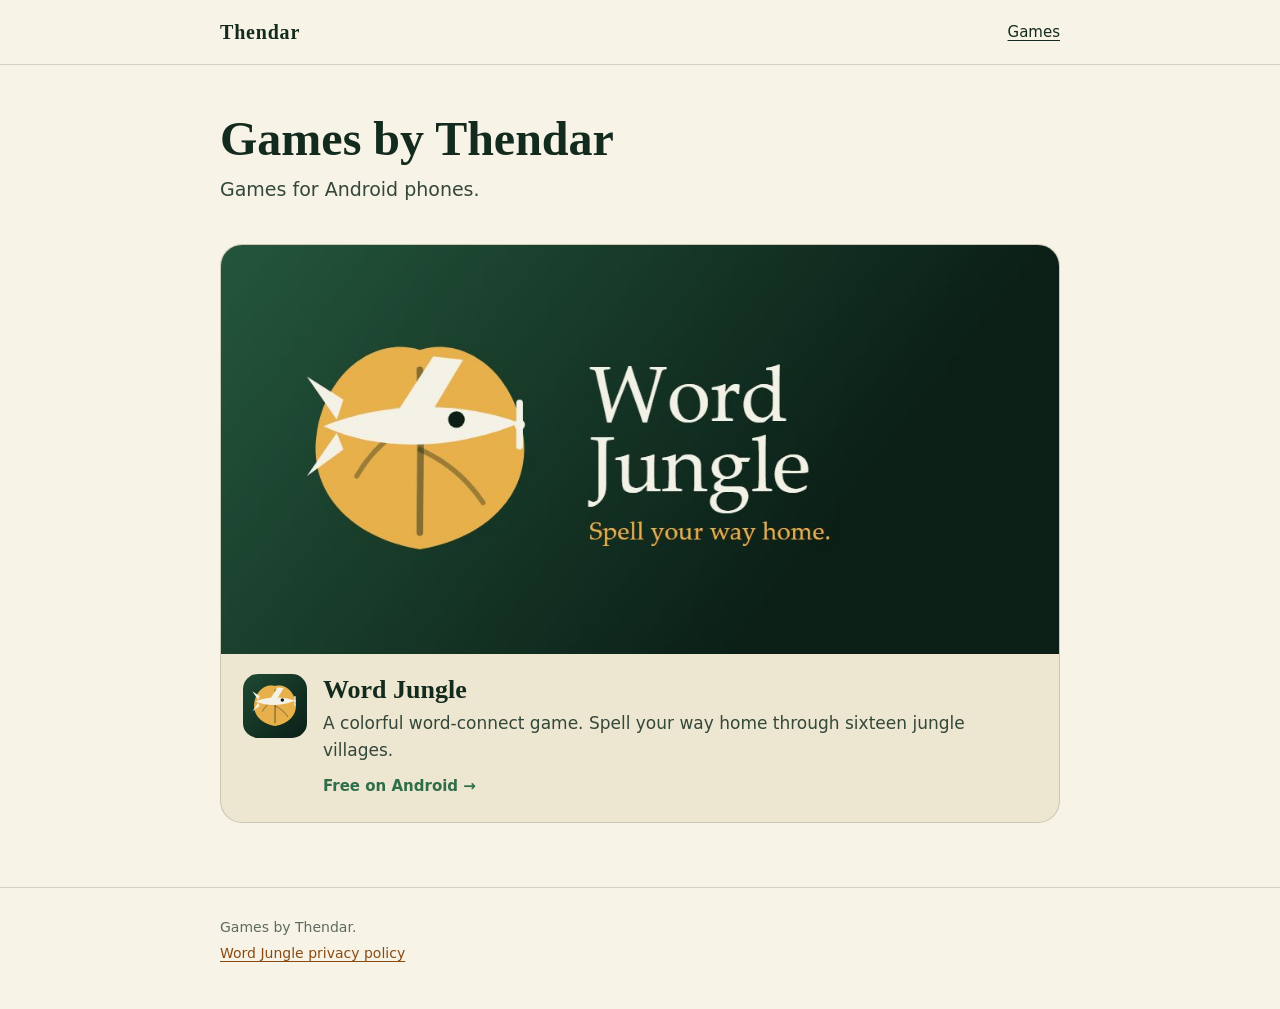
==== index.html @ d2837a8a "Make the root a games page; move Word Jungle to /word-jungle/ The root now lists games as large clic" ====
<!doctype html>
<html lang="en">
<head>
  <meta charset="utf-8">
  <meta name="viewport" content="width=device-width, initial-scale=1">
  <title>Games by Thendar</title>
  <meta name="description" content="Mobile games by Thendar, including Word Jungle, a colorful word-connect game for Android.">
  <link rel="icon" type="image/png" href="/assets/favicon.png">
  <link rel="apple-touch-icon" href="/assets/apple-touch-icon.png">
  <link rel="stylesheet" href="/assets/style.css">
</head>
<body>
  <header class="site-head">
    <div class="wrap">
      <a class="brand" href="/"><span>Thendar</span></a>
      <nav class="site-nav" aria-label="Site">
        <a href="/" aria-current="page">Games</a>
      </nav>
    </div>
  </header>

  <main class="wrap">
    <div class="intro">
      <h1>Games by Thendar</h1>
      <p>Games for Android phones.</p>
    </div>

    <!-- One <li> per game. Copy the Word Jungle tile to add another. -->
    <ul class="games">
      <li>
        <a class="game-tile" href="/word-jungle/">
          <img src="/word-jungle/img/feature.jpg" width="1024" height="500" alt="">
          <div class="body">
            <img class="icon" src="/word-jungle/img/icon.png" width="64" height="64" alt="">
            <div>
              <h2>Word Jungle</h2>
              <p>A colorful word-connect game. Spell your way home through sixteen jungle villages.</p>
              <p class="meta">Free on Android →</p>
            </div>
          </div>
        </a>
      </li>
    </ul>
  </main>

  <footer class="site-foot">
    <div class="wrap">
      <p>Games by Thendar.</p>
      <p><a href="/word-jungle/privacy/">Word Jungle privacy policy</a></p>
    </div>
  </footer>
</body>
</html>
---- assets/style.css ----
/* Games by Thendar. Palette from Word Jungle (android/assets/www/css/base.css) */
:root {
  --bg: #0B1F17;
  --raised: #12301F;
  --veil: #1E4A33;
  --text: #F4F1E6;
  --text-dim: #CFC9B4;
  --text-faint: #929A88;
  --glow: #A9DDBD;
  --warm: #E8B04B;
  --rust: #B5552F;
  --rust-ink: #FFF8EC;
  --hairline: rgba(244, 241, 230, 0.14);
  --link: #E8B04B;
  --font: system-ui, -apple-system, 'Segoe UI', Roboto, sans-serif;
  --display: 'Iowan Old Style', 'Palatino Linotype', Palatino, 'Book Antiqua', 'Noto Serif', Georgia, serif;
  color-scheme: dark;
}

@media (prefers-color-scheme: light) {
  :root {
    --bg: #F7F3E6;
    --raised: #EDE6D0;
    --veil: #DCE8DC;
    --text: #132A1E;
    --text-dim: #33473B;
    --text-faint: #5E6B60;
    --glow: #2F6E4A;
    --warm: #8A5A12;
    --rust: #A8471F;
    --hairline: rgba(19, 42, 30, 0.16);
    --link: #8A4B12;
    color-scheme: light;
  }
}

*, *::before, *::after { box-sizing: border-box; }

html { -webkit-text-size-adjust: 100%; }

body {
  margin: 0;
  background: var(--bg);
  color: var(--text);
  font: 17px/1.6 var(--font);
}

a { color: var(--link); text-underline-offset: 3px; }
a:hover { text-decoration-thickness: 2px; }
a:focus-visible, .button:focus-visible {
  outline: 3px solid var(--glow);
  outline-offset: 3px;
  border-radius: 6px;
}

.wrap {
  max-width: 880px;
  margin: 0 auto;
  padding: 0 20px;
}

/* --- header / footer --- */
.site-head {
  border-bottom: 1px solid var(--hairline);
}
.site-head .wrap {
  display: flex;
  align-items: center;
  justify-content: space-between;
  gap: 16px;
  min-height: 64px;
}
.brand {
  display: flex;
  align-items: center;
  gap: 10px;
  color: var(--text);
  text-decoration: none;
  font: 600 20px/1 var(--display);
  letter-spacing: 0.04em;
}
.brand img { width: 36px; height: 36px; border-radius: 9px; }
.site-nav { display: flex; flex-wrap: wrap; gap: 6px 18px; font-size: 15px; }
.site-nav a { white-space: nowrap; }
.site-nav a { color: var(--text-dim); text-decoration: none; }
.site-nav a:hover, .site-nav a[aria-current="page"] { color: var(--text); text-decoration: underline; }

.site-foot {
  margin-top: 64px;
  border-top: 1px solid var(--hairline);
  color: var(--text-faint);
  font-size: 14px;
}
.site-foot .wrap { padding-top: 24px; padding-bottom: 40px; }
.site-foot p { margin: 4px 0; }

/* --- home --- */
.hero {
  display: grid;
  grid-template-columns: 1.1fr 0.9fr;
  gap: 40px;
  align-items: center;
  padding: 56px 0 24px;
}
.hero h1 {
  margin: 0 0 12px;
  font: 600 clamp(40px, 7vw, 60px)/1.05 var(--display);
  letter-spacing: 0.02em;
}
.tagline {
  margin: 0 0 16px;
  color: var(--glow);
  font-size: 20px;
  line-height: 1.4;
}
.hero p { color: var(--text-dim); }
.hero-shot {
  justify-self: center;
  width: min(300px, 100%);
  height: auto; /* keep the screenshot's 9:16 shape at every width */
  border-radius: 24px;
  border: 1px solid var(--hairline);
  box-shadow: 0 18px 50px rgba(0, 0, 0, 0.35);
}

.button {
  display: inline-block;
  margin-top: 8px;
  padding: 13px 26px;
  border-radius: 9999px;
  background: var(--rust);
  color: var(--rust-ink);
  font-weight: 600;
  text-decoration: none;
}
.button:hover { filter: brightness(1.08); text-decoration: none; }
.soon { display: block; margin-top: 10px; color: var(--text-faint); font-size: 14px; }

section { padding: 32px 0 0; }
h2 {
  margin: 0 0 16px;
  font: 600 28px/1.2 var(--display);
}

.features {
  display: grid;
  grid-template-columns: repeat(2, 1fr);
  gap: 14px;
  margin: 0;
  padding: 0;
  list-style: none;
}
.features li {
  padding: 16px 18px;
  background: var(--raised);
  border: 1px solid var(--hairline);
  border-radius: 14px;
  color: var(--text-dim);
}
.features strong { display: block; color: var(--text); margin-bottom: 2px; }

.shots {
  display: grid;
  grid-template-columns: repeat(3, 1fr);
  gap: 16px;
}
.shots figure { margin: 0; text-align: center; }
.shots img {
  width: 100%;
  height: auto;
  border-radius: 18px;
  border: 1px solid var(--hairline);
}
.shots figcaption { margin-top: 8px; color: var(--text-faint); font-size: 14px; }

.note {
  padding: 18px 20px;
  background: var(--veil);
  border-radius: 14px;
  color: var(--text-dim);
}
.note p { margin: 0; }
.note p + p { margin-top: 8px; }

/* --- games index: one large tile per game --- */
.intro { padding: 48px 0 8px; }
.intro h1 {
  margin: 0 0 8px;
  font: 600 clamp(34px, 6vw, 48px)/1.1 var(--display);
}
.intro p { margin: 0; color: var(--text-dim); font-size: 19px; }

.games {
  display: grid;
  /* auto-fit: a lone tile stretches the full width; more games share rows */
  grid-template-columns: repeat(auto-fit, minmax(min(100%, 400px), 1fr));
  gap: 24px;
  margin: 32px 0 0;
  padding: 0;
  list-style: none;
}
.game-tile {
  display: flex;
  flex-direction: column;
  height: 100%;
  overflow: hidden;
  background: var(--raised);
  border: 1px solid var(--hairline);
  border-radius: 22px;
  color: var(--text);
  text-decoration: none;
  transition: transform 0.15s ease, border-color 0.15s ease, box-shadow 0.15s ease;
}
.game-tile:hover {
  transform: translateY(-3px);
  border-color: var(--glow);
  box-shadow: 0 14px 40px rgba(0, 0, 0, 0.3);
  text-decoration: none;
}
.game-tile:focus-visible { outline: 3px solid var(--glow); outline-offset: 4px; }
.game-tile img {
  display: block;
  width: 100%;
  height: auto;
  aspect-ratio: 1024 / 500;
  object-fit: cover;
}
.game-tile .body { display: flex; gap: 16px; align-items: flex-start; padding: 20px 22px 24px; }
.game-tile .body img.icon {
  flex: none;
  width: 64px;
  height: 64px;
  aspect-ratio: 1;
  border-radius: 15px;
}
.game-tile h2 { margin: 0 0 4px; font-size: 26px; }
.game-tile p { margin: 0; color: var(--text-dim); }
.game-tile .meta { margin-top: 10px; color: var(--glow); font-size: 15px; font-weight: 600; }

@media (prefers-reduced-motion: reduce) {
  .game-tile { transition: none; }
  .game-tile:hover { transform: none; }
}

.crumb { color: var(--text-faint); font-size: 15px; }
.crumb a { color: var(--text-dim); }

/* --- privacy policy --- */
.doc { max-width: 720px; padding-top: 40px; }
.doc h1 { margin: 0 0 4px; font: 600 40px/1.15 var(--display); }
.doc .effective { margin: 0 0 28px; color: var(--text-faint); }
.doc h2 { margin-top: 36px; font-size: 24px; }
.doc h3 { margin: 24px 0 8px; font-size: 18px; }
.doc ul { padding-left: 22px; }
.doc li { margin: 6px 0; }
.doc .summary {
  padding: 18px 22px;
  background: var(--raised);
  border: 1px solid var(--hairline);
  border-radius: 14px;
}
.doc .summary h2 { margin-top: 0; }

@media (max-width: 720px) {
  body { font-size: 16px; }
  .wrap { padding: 0 16px; }
  .hero { grid-template-columns: 1fr; gap: 28px; padding-top: 36px; text-align: center; }
  .hero-shot { width: min(240px, 80%); }
  .features { grid-template-columns: 1fr; }
  .shots { grid-template-columns: repeat(3, minmax(0, 1fr)); gap: 8px; }
  .shots figcaption { font-size: 12px; }
  .site-head .wrap { flex-wrap: wrap; row-gap: 8px; padding-top: 12px; padding-bottom: 12px; }
  .site-nav { gap: 6px 16px; font-size: 14px; }
}
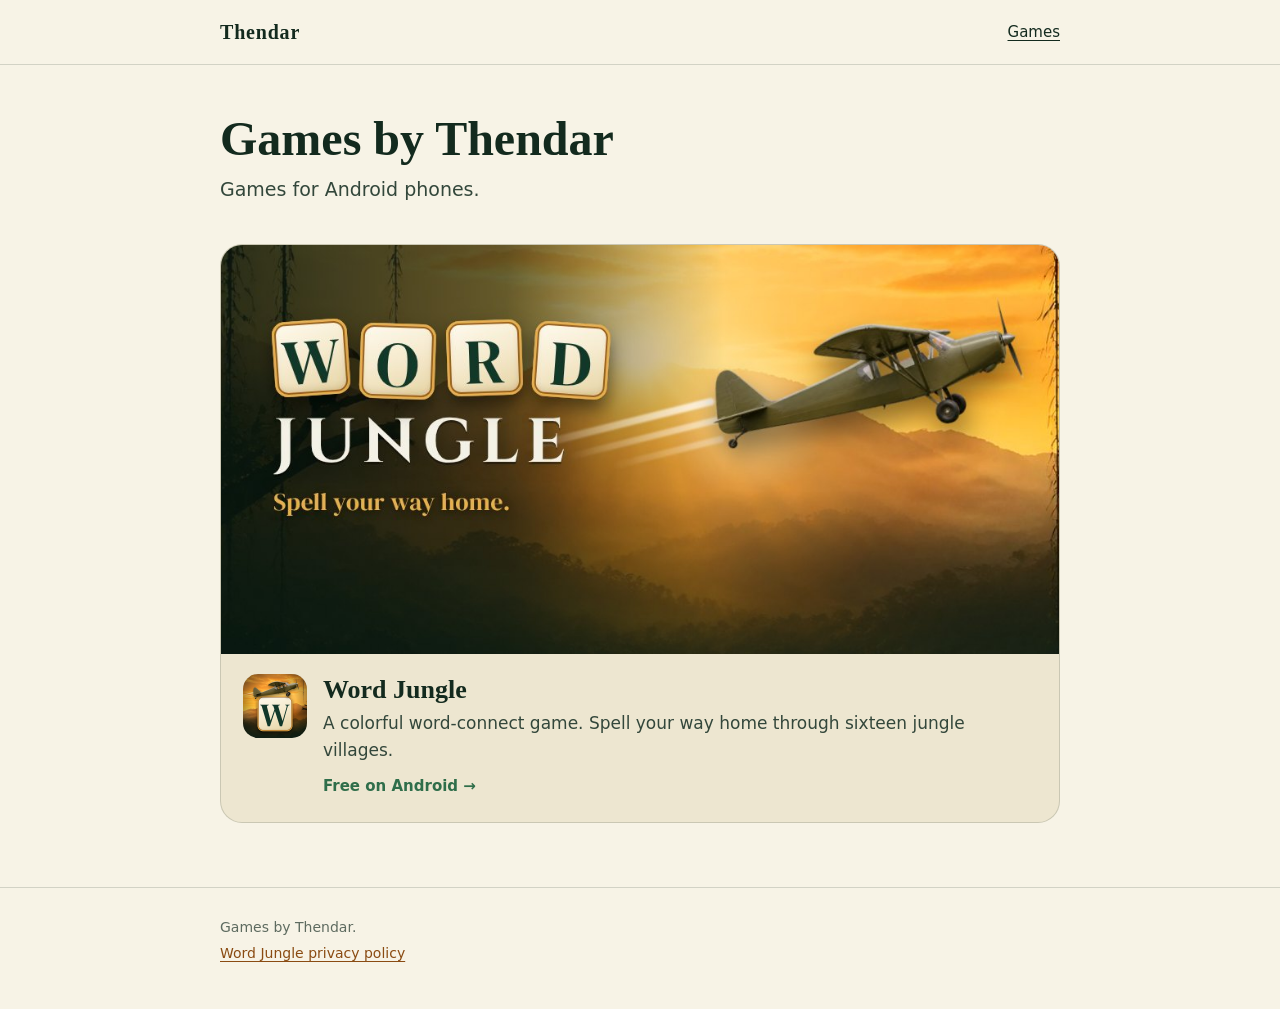
==== commit ccf21389: "Use Word Jungle's new icon and feature graphic The tile, favicon, touch icon and Word Jungle page no" ====
--- a/index.html
+++ b/index.html
@@ -5,9 +5,9 @@
   <meta name="viewport" content="width=device-width, initial-scale=1">
   <title>Games by Thendar</title>
   <meta name="description" content="Mobile games by Thendar, including Word Jungle, a colorful word-connect game for Android.">
-  <link rel="icon" type="image/png" href="/assets/favicon.png">
-  <link rel="apple-touch-icon" href="/assets/apple-touch-icon.png">
-  <link rel="stylesheet" href="/assets/style.css">
+  <link rel="icon" type="image/png" href="/assets/favicon.png?v=2">
+  <link rel="apple-touch-icon" href="/assets/apple-touch-icon.png?v=2">
+  <link rel="stylesheet" href="/assets/style.css?v=2">
 </head>
 <body>
   <header class="site-head">
@@ -29,9 +29,9 @@
     <ul class="games">
       <li>
         <a class="game-tile" href="/word-jungle/">
-          <img src="/word-jungle/img/feature.jpg" width="1024" height="500" alt="">
+          <img src="/word-jungle/img/feature.jpg?v=2" width="1024" height="500" alt="">
           <div class="body">
-            <img class="icon" src="/word-jungle/img/icon.png" width="64" height="64" alt="">
+            <img class="icon" src="/word-jungle/img/icon.png?v=2" width="64" height="64" alt="">
             <div>
               <h2>Word Jungle</h2>
               <p>A colorful word-connect game. Spell your way home through sixteen jungle villages.</p>
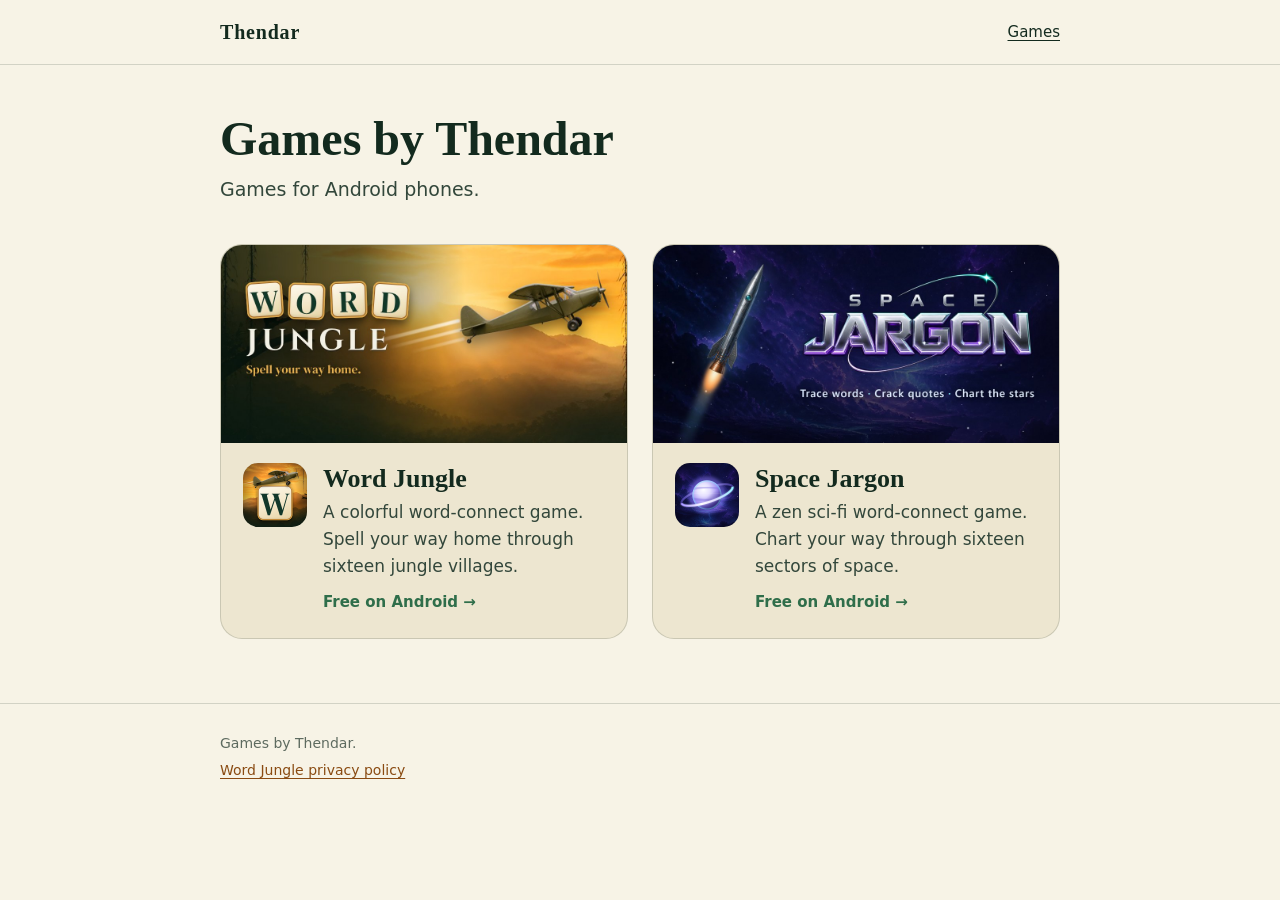
==== commit 9bf6673f: "Add the Space Jargon page and its games-page tile Page at /Space_Jargon/ in the same layout as Word " ====
--- a/index.html
+++ b/index.html
@@ -4,7 +4,7 @@
   <meta charset="utf-8">
   <meta name="viewport" content="width=device-width, initial-scale=1">
   <title>Games by Thendar</title>
-  <meta name="description" content="Mobile games by Thendar, including Word Jungle, a colorful word-connect game for Android.">
+  <meta name="description" content="Mobile games by Thendar, including Word Jungle and Space Jargon, word-connect games for Android.">
   <link rel="icon" type="image/png" href="/assets/favicon.png?v=2">
   <link rel="apple-touch-icon" href="/assets/apple-touch-icon.png?v=2">
   <link rel="stylesheet" href="/assets/style.css?v=2">
@@ -40,6 +40,19 @@
           </div>
         </a>
       </li>
+      <li>
+        <a class="game-tile" href="/Space_Jargon/">
+          <img src="/Space_Jargon/img/feature.jpg?v=1" width="1024" height="500" alt="">
+          <div class="body">
+            <img class="icon" src="/Space_Jargon/img/icon.png?v=1" width="64" height="64" alt="">
+            <div>
+              <h2>Space Jargon</h2>
+              <p>A zen sci-fi word-connect game. Chart your way through sixteen sectors of space.</p>
+              <p class="meta">Free on Android →</p>
+            </div>
+          </div>
+        </a>
+      </li>
     </ul>
   </main>
 
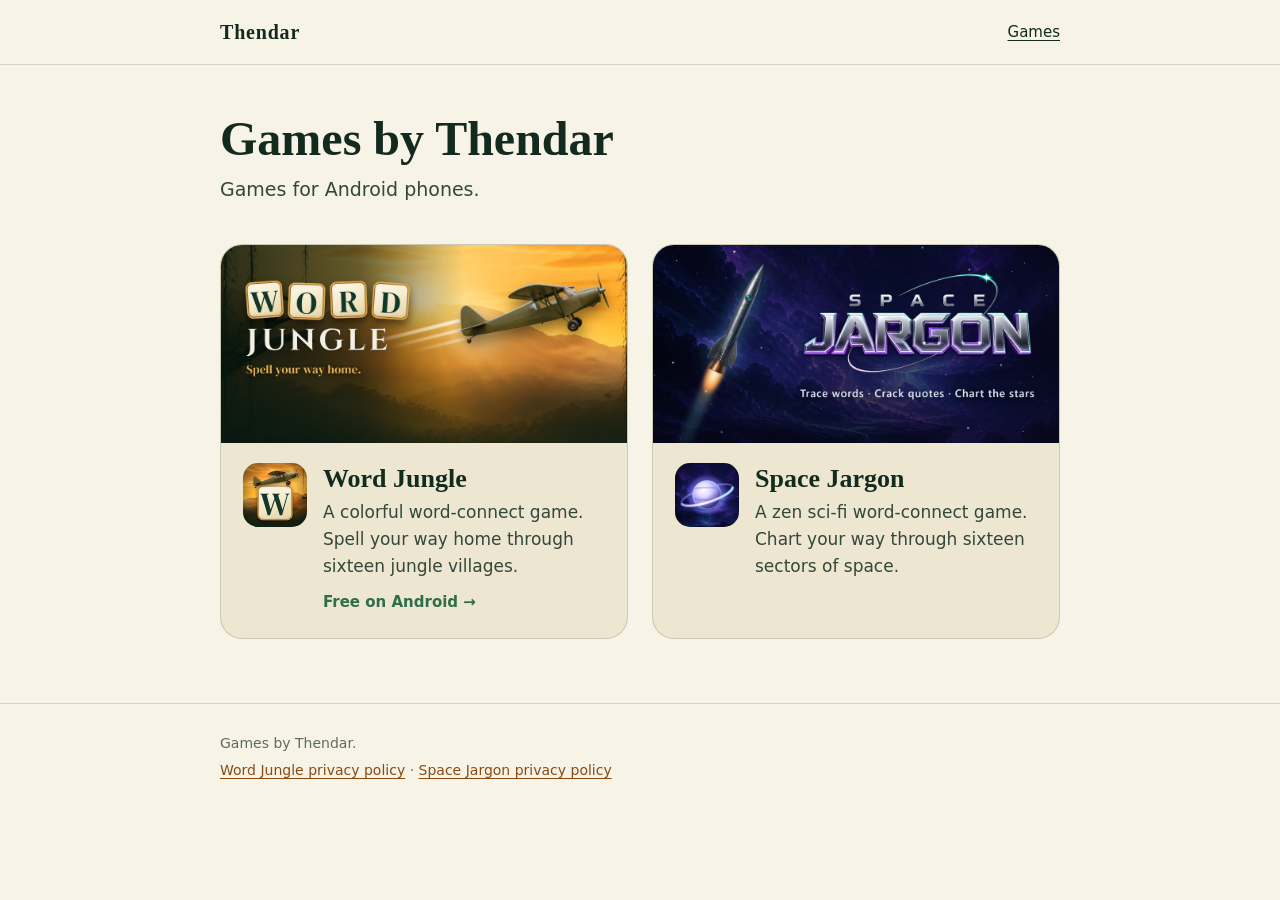
==== commit 52aa8aad: "Space Jargon: add the privacy policy, drop the "Free on Android" lines The policy mirrors the text o" ====
--- a/index.html
+++ b/index.html
@@ -48,7 +48,6 @@
             <div>
               <h2>Space Jargon</h2>
               <p>A zen sci-fi word-connect game. Chart your way through sixteen sectors of space.</p>
-              <p class="meta">Free on Android →</p>
             </div>
           </div>
         </a>
@@ -59,7 +58,7 @@
   <footer class="site-foot">
     <div class="wrap">
       <p>Games by Thendar.</p>
-      <p><a href="/word-jungle/privacy/">Word Jungle privacy policy</a></p>
+      <p><a href="/word-jungle/privacy/">Word Jungle privacy policy</a> · <a href="/Space_Jargon/privacy/">Space Jargon privacy policy</a></p>
     </div>
   </footer>
 </body>
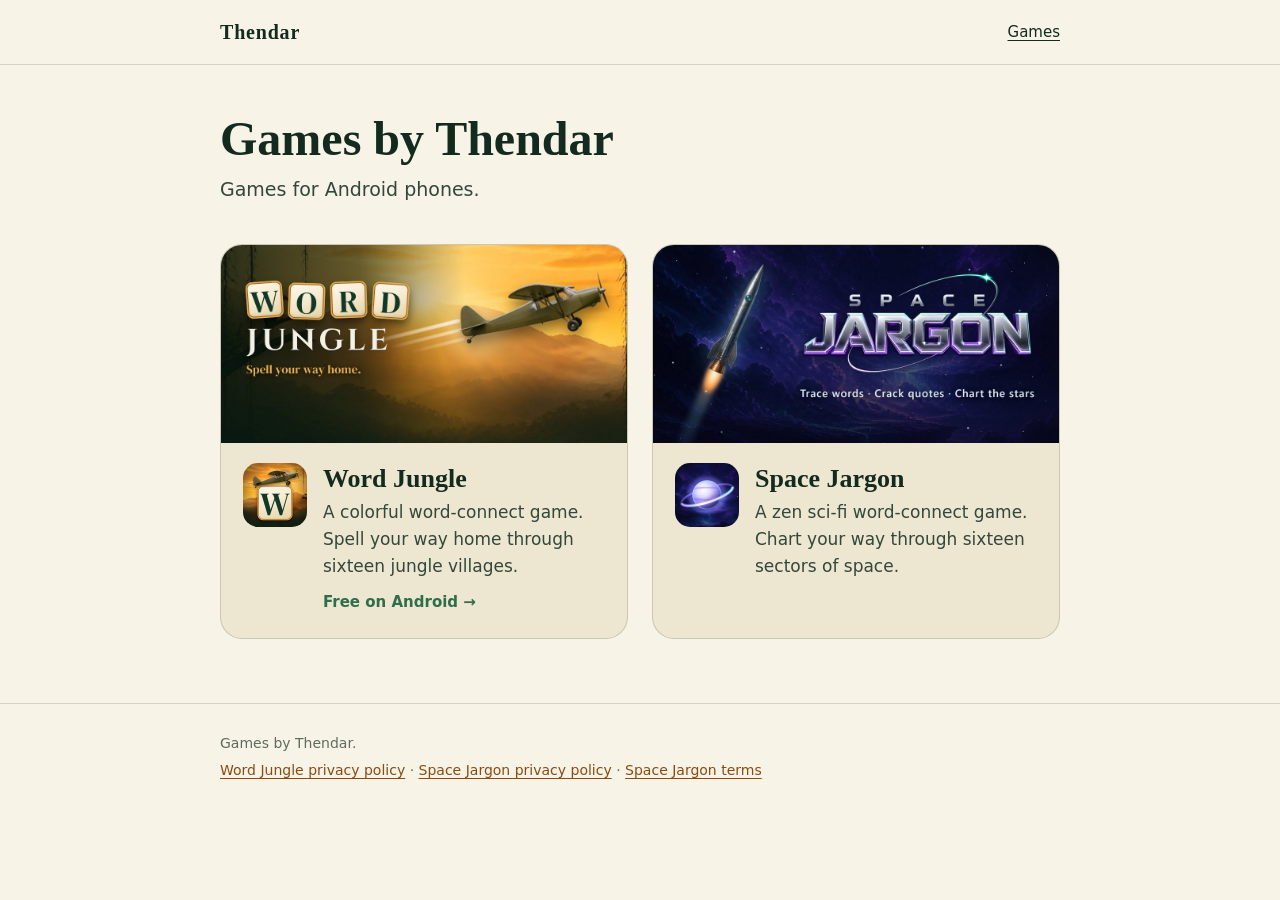
==== commit 4b875962: "Space Jargon: add terms of service page and link it Co-Authored-By: Claude Sonnet 5.5 <noreply@anthr" ====
--- a/index.html
+++ b/index.html
@@ -58,7 +58,7 @@
   <footer class="site-foot">
     <div class="wrap">
       <p>Games by Thendar.</p>
-      <p><a href="/word-jungle/privacy/">Word Jungle privacy policy</a> · <a href="/Space_Jargon/privacy/">Space Jargon privacy policy</a></p>
+      <p><a href="/word-jungle/privacy/">Word Jungle privacy policy</a> · <a href="/Space_Jargon/privacy/">Space Jargon privacy policy</a> · <a href="/Space_Jargon/terms/">Space Jargon terms</a></p>
     </div>
   </footer>
 </body>
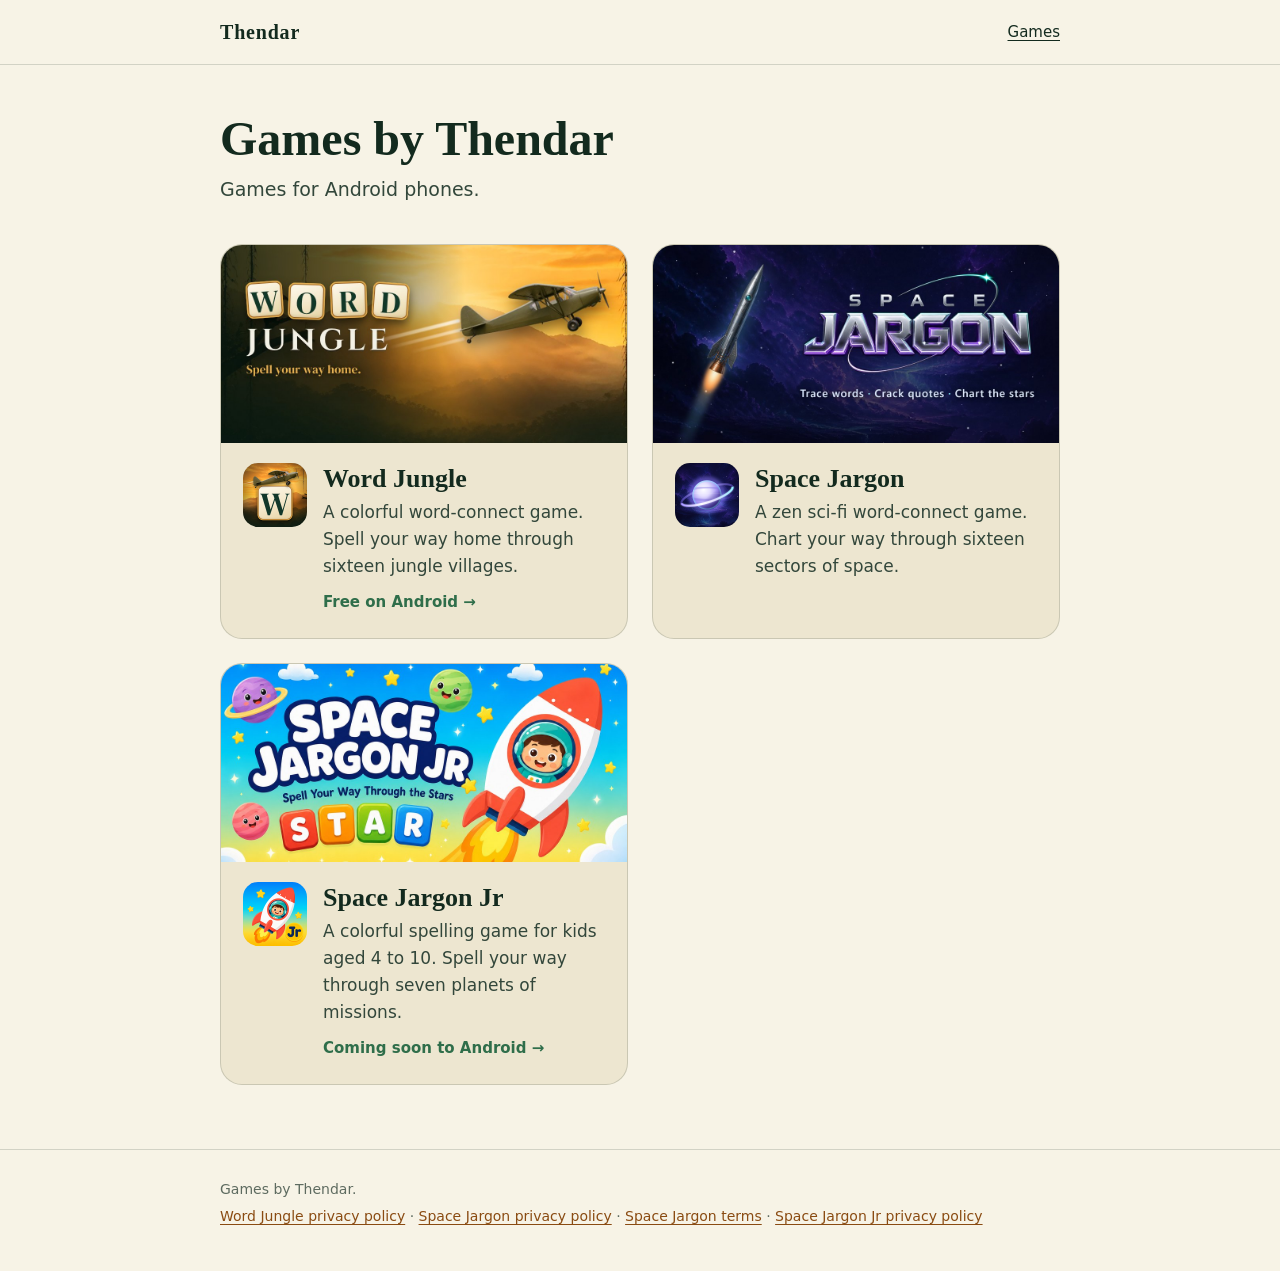
==== commit 7aab3fb5: "Add the Space Jargon Jr page and its coming-soon games-page tile Bright theme in assets/space-jargon" ====
--- a/index.html
+++ b/index.html
@@ -4,7 +4,7 @@
   <meta charset="utf-8">
   <meta name="viewport" content="width=device-width, initial-scale=1">
   <title>Games by Thendar</title>
-  <meta name="description" content="Mobile games by Thendar, including Word Jungle and Space Jargon, word-connect games for Android.">
+  <meta name="description" content="Mobile games by Thendar, including Word Jungle and Space Jargon, word-connect games for Android, and Space Jargon Jr, a spelling game for kids.">
   <link rel="icon" type="image/png" href="/assets/favicon.png?v=2">
   <link rel="apple-touch-icon" href="/assets/apple-touch-icon.png?v=2">
   <link rel="stylesheet" href="/assets/style.css?v=2">
@@ -52,13 +52,26 @@
           </div>
         </a>
       </li>
+      <li>
+        <a class="game-tile" href="/space-jargon-jr/">
+          <img src="/space-jargon-jr/img/feature.jpg?v=1" width="1024" height="500" alt="">
+          <div class="body">
+            <img class="icon" src="/space-jargon-jr/img/icon.png?v=1" width="64" height="64" alt="">
+            <div>
+              <h2>Space Jargon Jr</h2>
+              <p>A colorful spelling game for kids aged 4 to 10. Spell your way through seven planets of missions.</p>
+              <p class="meta">Coming soon to Android →</p>
+            </div>
+          </div>
+        </a>
+      </li>
     </ul>
   </main>
 
   <footer class="site-foot">
     <div class="wrap">
       <p>Games by Thendar.</p>
-      <p><a href="/word-jungle/privacy/">Word Jungle privacy policy</a> · <a href="/Space_Jargon/privacy/">Space Jargon privacy policy</a> · <a href="/Space_Jargon/terms/">Space Jargon terms</a></p>
+      <p><a href="/word-jungle/privacy/">Word Jungle privacy policy</a> · <a href="/Space_Jargon/privacy/">Space Jargon privacy policy</a> · <a href="/Space_Jargon/terms/">Space Jargon terms</a> · <a href="/space-jargon-jr/privacy/">Space Jargon Jr privacy policy</a></p>
     </div>
   </footer>
 </body>
--- a/assets/style.css
+++ b/assets/style.css
@@ -134,6 +134,16 @@
   text-decoration: none;
 }
 .button:hover { filter: brightness(1.08); text-decoration: none; }
+.soon-pill {
+  display: inline-block;
+  margin-top: 8px;
+  padding: 13px 26px;
+  border-radius: 9999px;
+  border: 1px solid var(--hairline);
+  background: var(--raised);
+  color: var(--text);
+  font-weight: 600;
+}
 .soon { display: block; margin-top: 10px; color: var(--text-faint); font-size: 14px; }
 
 section { padding: 32px 0 0; }
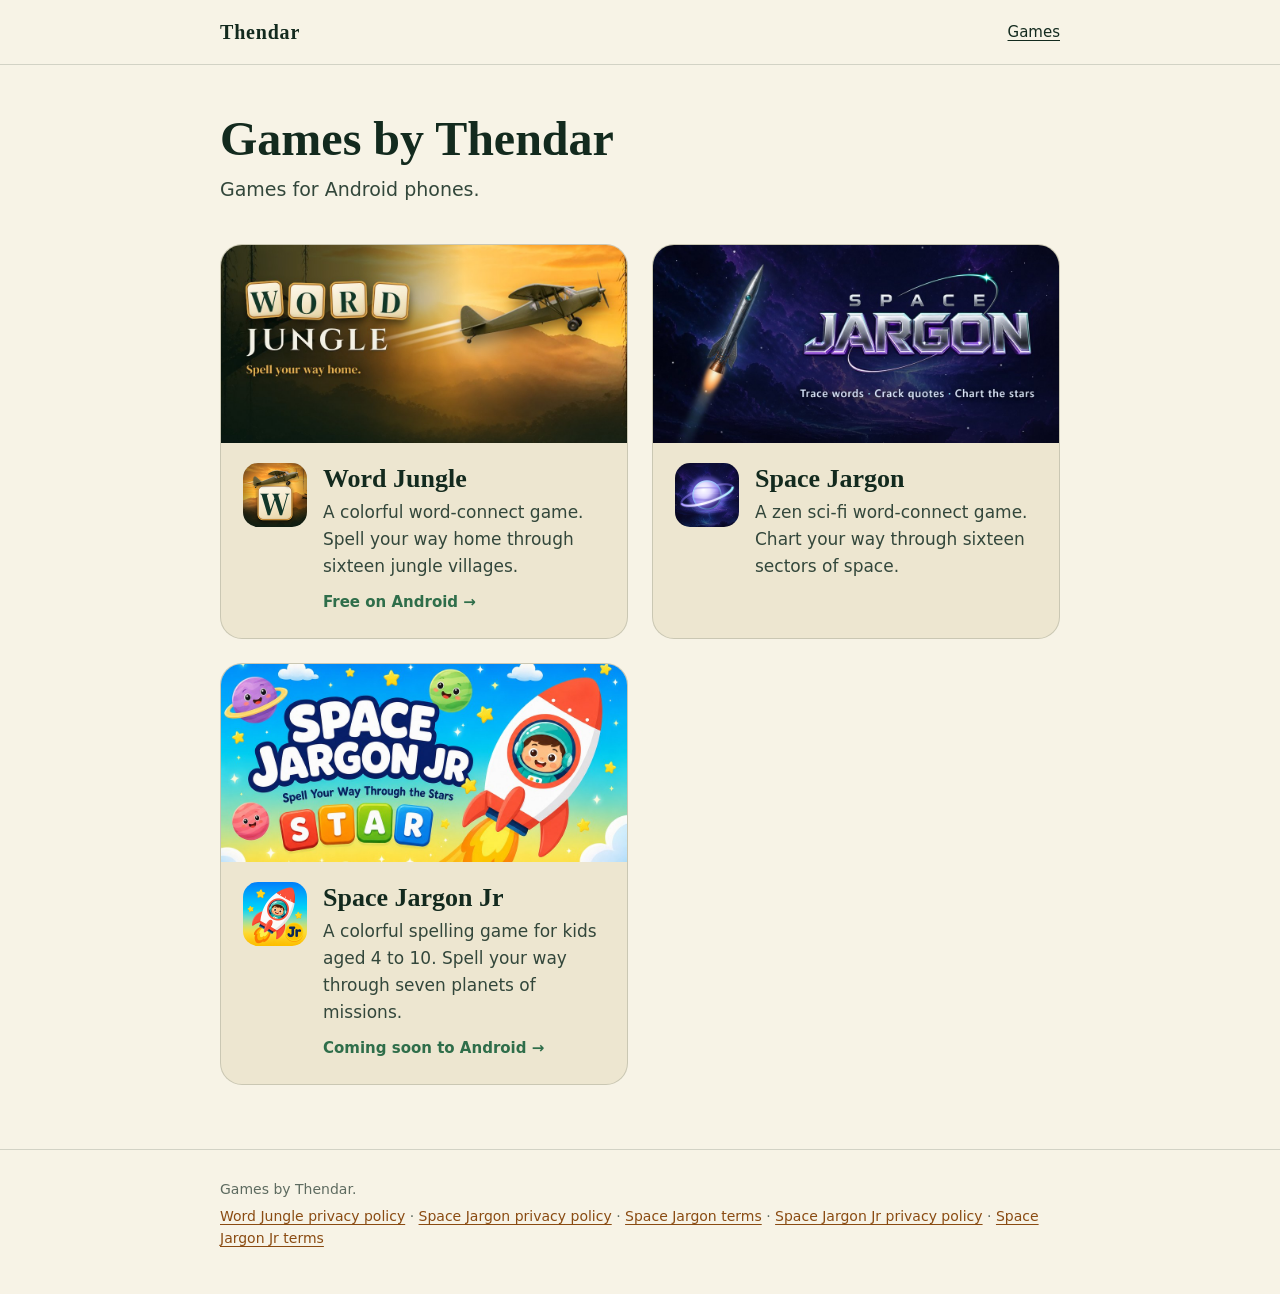
==== commit 679c4abd: "Space Jargon Jr: add terms of service page and link it Adapted from Space Jargon's terms for a paid " ====
--- a/index.html
+++ b/index.html
@@ -71,7 +71,7 @@
   <footer class="site-foot">
     <div class="wrap">
       <p>Games by Thendar.</p>
-      <p><a href="/word-jungle/privacy/">Word Jungle privacy policy</a> · <a href="/Space_Jargon/privacy/">Space Jargon privacy policy</a> · <a href="/Space_Jargon/terms/">Space Jargon terms</a> · <a href="/space-jargon-jr/privacy/">Space Jargon Jr privacy policy</a></p>
+      <p><a href="/word-jungle/privacy/">Word Jungle privacy policy</a> · <a href="/Space_Jargon/privacy/">Space Jargon privacy policy</a> · <a href="/Space_Jargon/terms/">Space Jargon terms</a> · <a href="/space-jargon-jr/privacy/">Space Jargon Jr privacy policy</a> · <a href="/space-jargon-jr/terms/">Space Jargon Jr terms</a></p>
     </div>
   </footer>
 </body>
